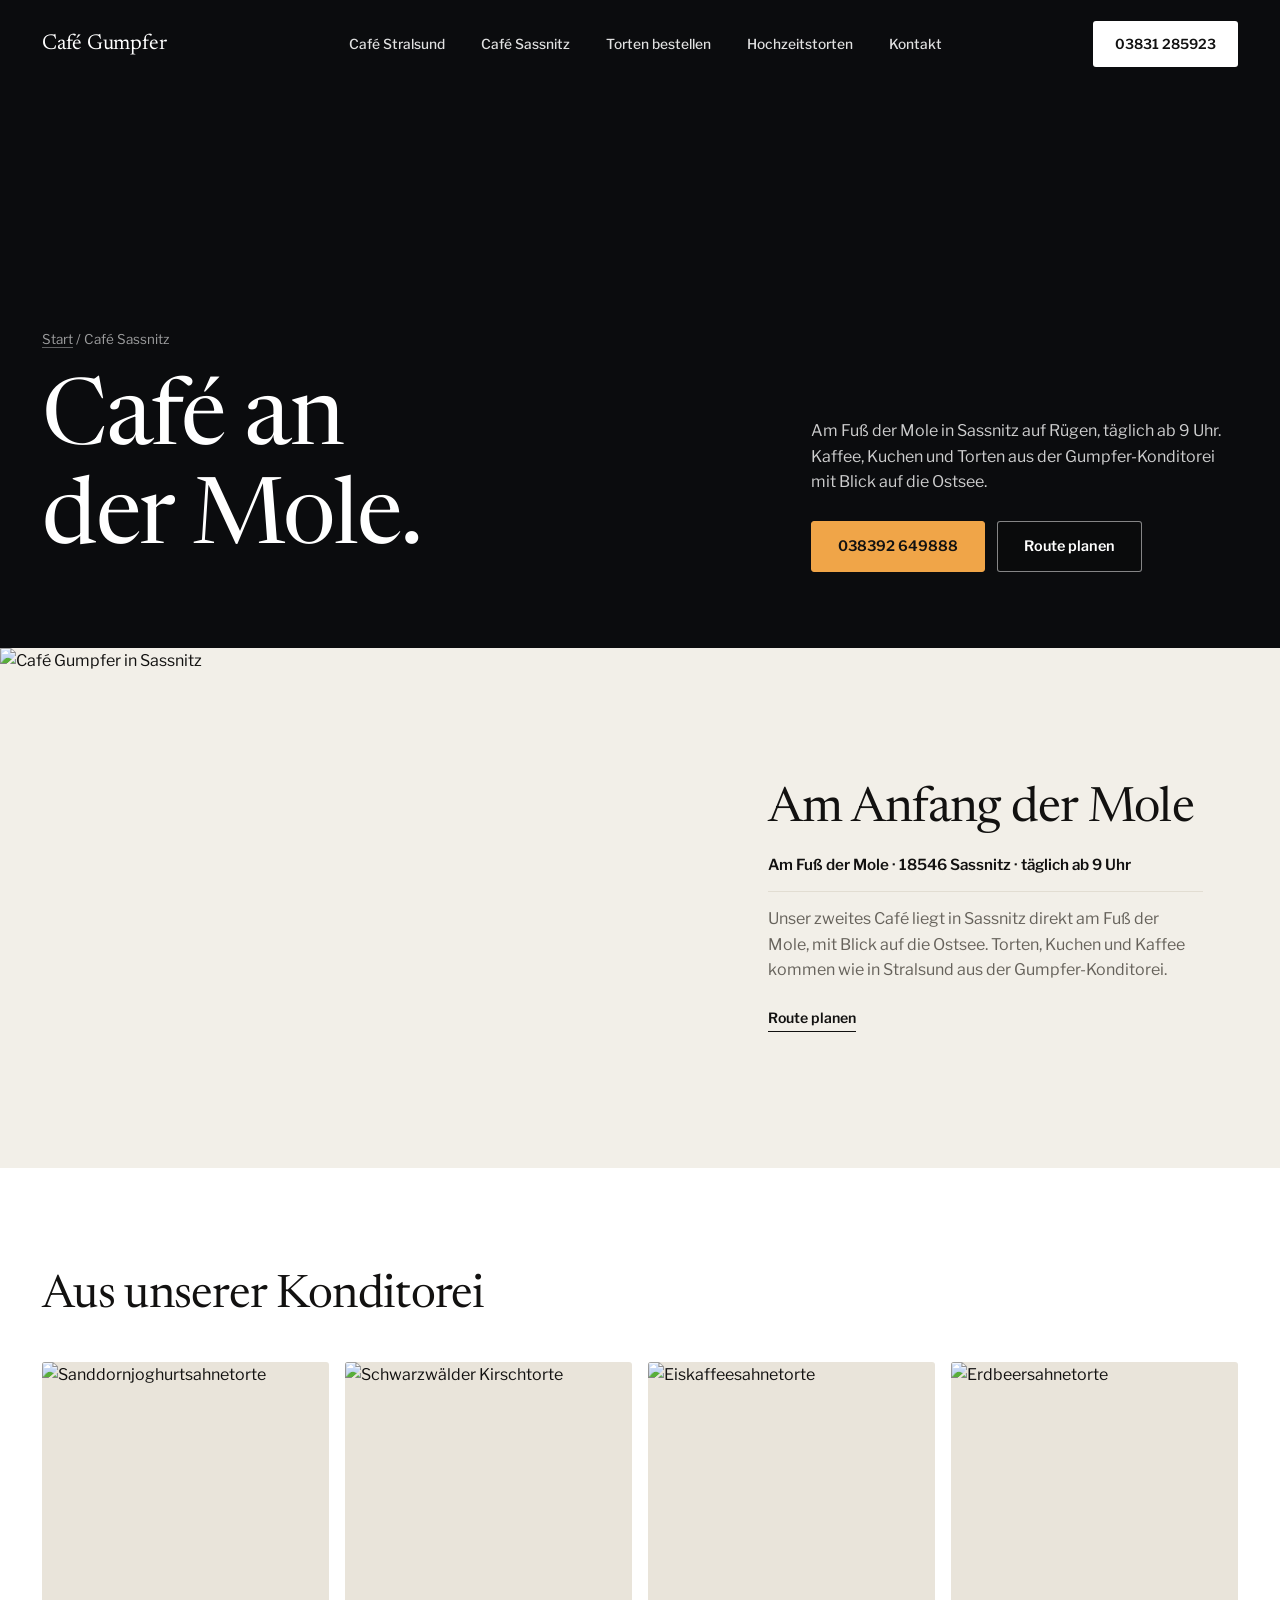
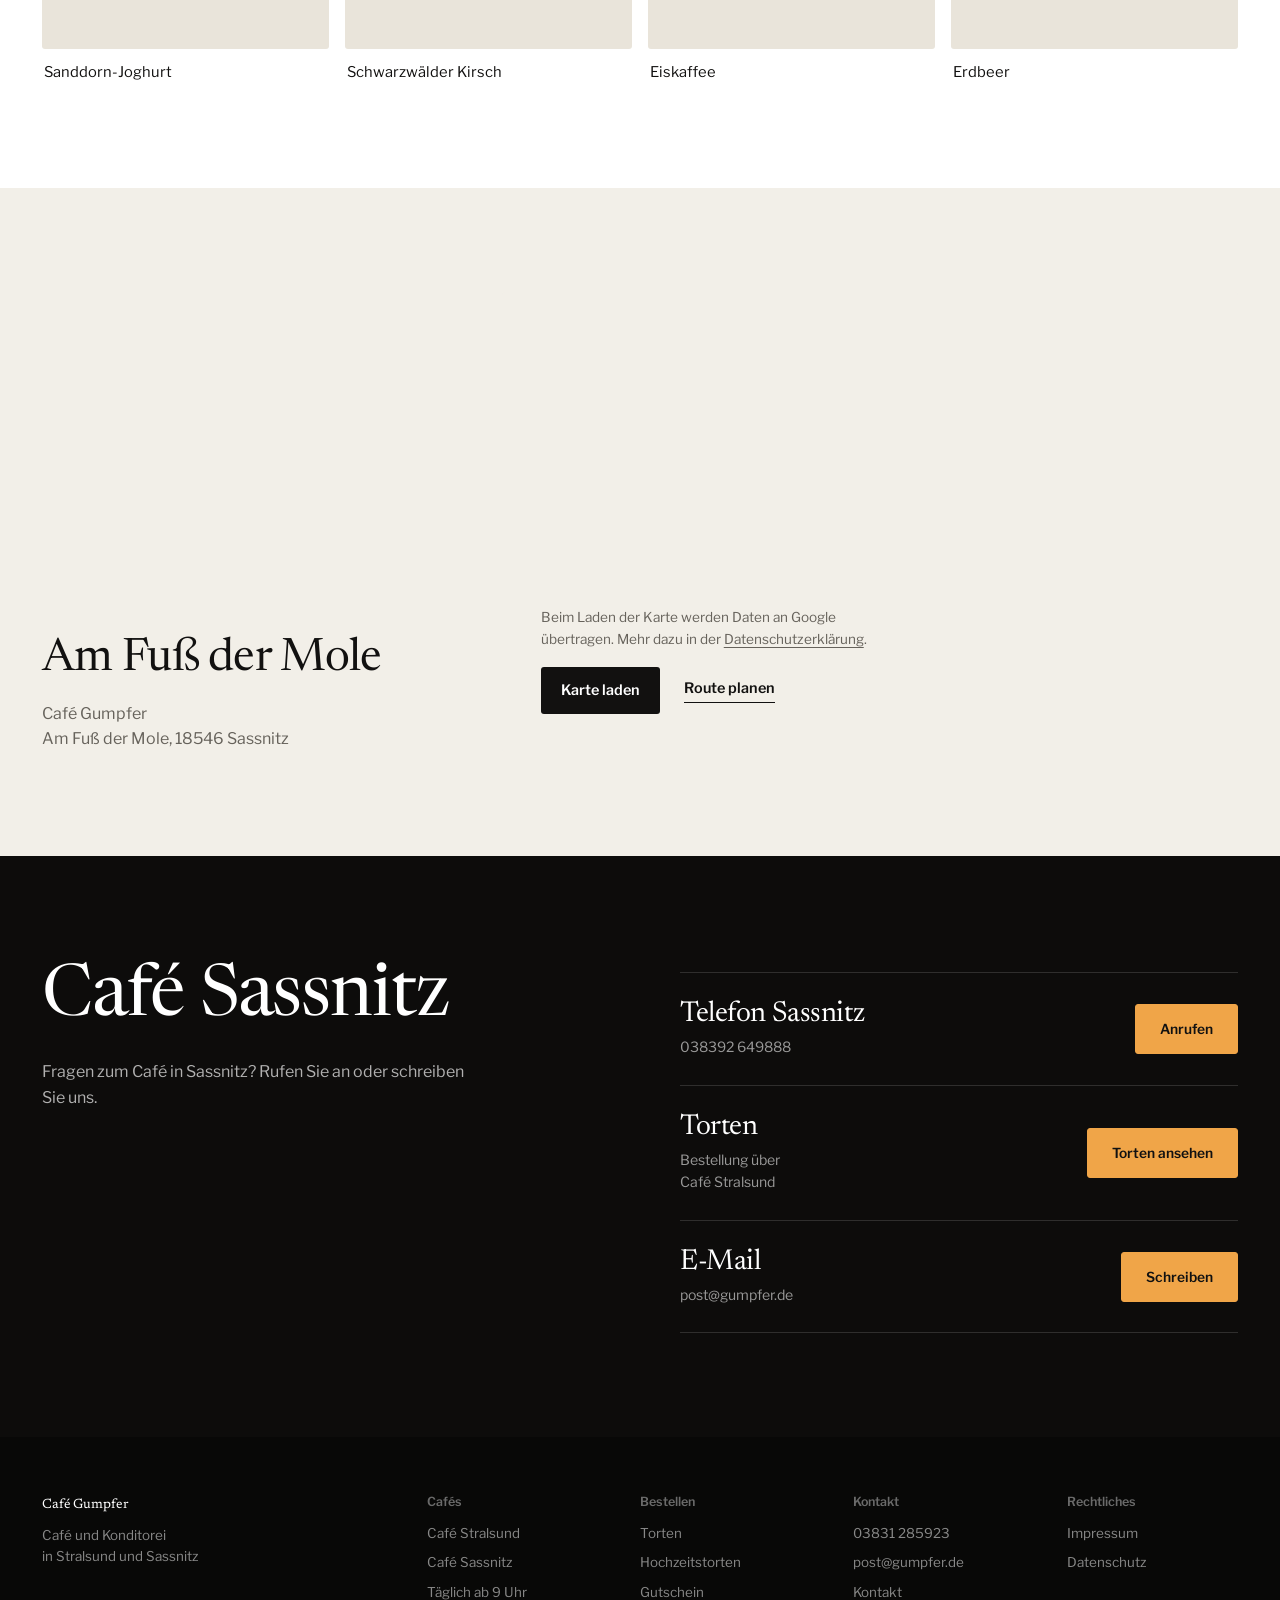
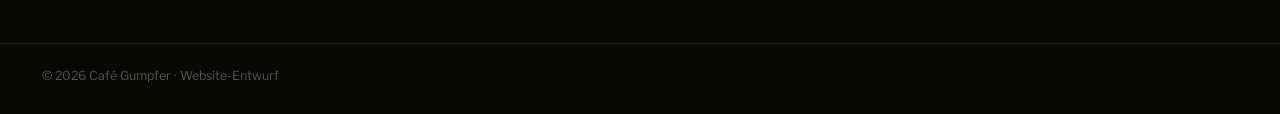
==== cafe-sassnitz.html @ 29923de8 "Gumpfer-Entwurf als Website-Dateien statt ZIP Startseite und fünf Unterseiten im Repo-Root, damit Ne" ====
<!doctype html>
<html lang="de">
<head>
  <meta charset="utf-8">
  <meta name="viewport" content="width=device-width,initial-scale=1">
  <title>Café Sassnitz am Fuß der Mole | Café Gumpfer</title>
  <meta name="description" content="Café Gumpfer in Sassnitz auf Rügen, direkt am Fuß der Mole: Kaffee, Kuchen und Torten aus der Gumpfer-Konditorei, täglich ab 9 Uhr.">
  <meta name="theme-color" content="#121110">
  <meta property="og:type" content="website">
  <meta property="og:locale" content="de_DE">
  <meta property="og:title" content="Café Sassnitz am Fuß der Mole | Café Gumpfer">
  <meta property="og:description" content="Café Gumpfer in Sassnitz auf Rügen, direkt am Fuß der Mole: Kaffee, Kuchen und Torten aus der Gumpfer-Konditorei, täglich ab 9 Uhr.">
  <meta property="og:url" content="https://www.gumpfer.de/">
  <meta property="og:image" content="https://gumpfer.de/wp-content/uploads/2019/04/Sassnitz-1.jpg">
  <link rel="preconnect" href="https://fonts.googleapis.com">
  <link rel="preconnect" href="https://fonts.gstatic.com" crossorigin>
  <link href="https://fonts.googleapis.com/css2?family=Inter:wght@500&family=Libre+Franklin:wght@400;500;600;700&family=Newsreader:ital,opsz,wght@0,6..72,400;0,6..72,500;1,6..72,400&display=swap" rel="stylesheet">
  <link rel="stylesheet" href="assets/css/styles.css?v=gumpfer-1">
  </head>
<body>
  <header class="site-header" id="top">
    <div class="nav-shell">
      <a class="brand" href="index.html" aria-label="Café Gumpfer Startseite"><span class="brand-text">Café Gumpfer</span></a>
      <nav class="desktop-nav" aria-label="Hauptnavigation">
        <a href="cafe-stralsund.html">Café Stralsund</a>
        <a href="cafe-sassnitz.html" aria-current="page">Café Sassnitz</a>
        <a href="torten.html">Torten bestellen</a>
        <a href="hochzeitstorten.html">Hochzeitstorten</a>
        <a href="kontakt.html">Kontakt</a>
      </nav>
      <a class="header-cta" href="tel:+493831285923">03831 285923</a>
      <button class="menu-toggle" type="button" aria-expanded="false" aria-label="Menü öffnen"><span></span><span></span></button>
    </div>
  </header>

  <main>
    <section class="subhero">
      <div class="subhero-bg" style="background-image:url('https://gumpfer.de/wp-content/uploads/2019/04/Sassnitz-1.jpg')"></div>
      <div class="subhero-inner">
        <div>
          <p class="crumb"><a href="index.html">Start</a> / Café Sassnitz</p>
          <h1>Café an<br>der Mole.</h1>
        </div>
        <div class="subhero-side">
          <p>Am Fuß der Mole in Sassnitz auf Rügen, täglich ab 9 Uhr. Kaffee, Kuchen und Torten aus der Gumpfer-Konditorei mit Blick auf die Ostsee.</p>
          <div class="hero-actions">
            <a class="btn btn-primary" href="tel:+4938392649888">038392 649888</a>
            <a class="btn btn-ghost" href="https://www.google.com/maps/dir/?api=1&destination=Caf%C3%A9%20Gumpfer%2C%2018546%20Sassnitz" target="_blank" rel="noopener">Route planen</a>
          </div>
        </div>
      </div>
    </section>

    <section class="lunch" style="margin-top:0">
      <div class="lunch-image"><img src="https://gumpfer.de/wp-content/uploads/2019/04/Sassnitz-1.jpg" alt="Café Gumpfer in Sassnitz" loading="lazy"></div>
      <div class="lunch-copy">
        <h2>Am Anfang der Mole</h2>
        <p class="lunch-time">Am Fuß der Mole · 18546 Sassnitz · täglich ab 9 Uhr</p>
        <p>Unser zweites Café liegt in Sassnitz direkt am Fuß der Mole, mit Blick auf die Ostsee. Torten, Kuchen und Kaffee kommen wie in Stralsund aus der Gumpfer-Konditorei.</p>
        <a class="text-link" href="https://www.google.com/maps/dir/?api=1&destination=Caf%C3%A9%20Gumpfer%2C%2018546%20Sassnitz" target="_blank" rel="noopener">Route planen</a>
      </div>
    </section>

    <section class="section">
      <div class="wrap">
        <div class="split-head"><h2>Aus unserer Konditorei</h2></div>
        <div class="cake-grid" style="margin-top:40px">
          <figure><div class="ph"><img src="https://www.gumpfer.de/wp-content/uploads/2019/05/Sanddornjoghurtsahnetorte.jpg" alt="Sanddornjoghurtsahnetorte" loading="lazy"></div><figcaption>Sanddorn-Joghurt</figcaption></figure>
          <figure><div class="ph"><img src="https://www.gumpfer.de/wp-content/uploads/2019/05/Schwarzw%C3%A4lder-Kirschtorte.jpg" alt="Schwarzwälder Kirschtorte" loading="lazy"></div><figcaption>Schwarzwälder Kirsch</figcaption></figure>
          <figure><div class="ph"><img src="https://www.gumpfer.de/wp-content/uploads/2019/05/Eiskaffeesahnetorte.jpg" alt="Eiskaffeesahnetorte" loading="lazy"></div><figcaption>Eiskaffee</figcaption></figure>
          <figure><div class="ph"><img src="https://www.gumpfer.de/wp-content/uploads/2019/05/Erdbeeresahnetorte.jpg" alt="Erdbeersahnetorte" loading="lazy"></div><figcaption>Erdbeer</figcaption></figure>
        </div>
      </div>
    </section>
    <section class="section soft">
      <div class="wrap">
      <div class="gmap-wrap">
        <div>
          <h2>Am Fuß der Mole</h2>
          <address class="gmap-address">Café Gumpfer<br>Am Fuß der Mole, 18546 Sassnitz</address>
        </div>
        <div class="gmap gmap--mono" data-gmap="Café Gumpfer, Am Fuß der Mole, 18546 Sassnitz" data-zoom="16">
          <div class="gmap__consent">
            <p class="gmap__note">Beim Laden der Karte werden Daten an Google übertragen. Mehr dazu in der <a href="https://www.gumpfer.de/datenschutzbelehrung/" target="_blank" rel="noopener">Datenschutzerklärung</a>.</p>
            <div class="gmap__actions">
              <button type="button" class="gmap__load">Karte laden</button>
              <a class="gmap__route" href="https://www.google.com/maps/dir/?api=1&destination=Caf%C3%A9%20Gumpfer%2C%2018546%20Sassnitz" target="_blank" rel="noopener">Route planen</a>
            </div>
          </div>
        </div>
      </div>
      </div>
    </section>

    <section class="contact" id="kontakt">
      <div class="contact-inner">
        <div class="contact-copy">
          <h2>Café Sassnitz</h2>
          <p>Fragen zum Café in Sassnitz? Rufen Sie an oder schreiben Sie uns.</p>
        </div>
        <div class="reservation-list">
          <div class="reservation-row">
            <div><h3>Telefon Sassnitz</h3><p>038392 649888</p></div>
            <a class="btn btn-primary" href="tel:+4938392649888">Anrufen</a>
          </div>
          <div class="reservation-row">
            <div><h3>Torten</h3><p>Bestellung über<br>Café Stralsund</p></div>
            <a class="btn btn-primary" href="torten.html">Torten ansehen</a>
          </div>
          <div class="reservation-row">
            <div><h3>E-Mail</h3><p>post@gumpfer.de</p></div>
            <a class="btn btn-primary" href="mailto:post@gumpfer.de">Schreiben</a>
          </div>
        </div>
      </div>
    </section>
  </main>

  <footer class="site-footer">
    <div class="footer-grid">
      <div class="footer-brand"><span class="brand-text">Café Gumpfer</span><p>Café und Konditorei<br>in Stralsund und Sassnitz</p></div>
      <div><h3>Cafés</h3><a href="cafe-stralsund.html">Café Stralsund</a><a href="cafe-sassnitz.html">Café Sassnitz</a><span>Täglich ab 9 Uhr</span></div>
      <div><h3>Bestellen</h3><a href="torten.html">Torten</a><a href="hochzeitstorten.html">Hochzeitstorten</a><a href="kontakt.html#gutschein">Gutschein</a></div>
      <div><h3>Kontakt</h3><a href="tel:+493831285923">03831 285923</a><a href="mailto:post@gumpfer.de">post@gumpfer.de</a><a href="kontakt.html">Kontakt</a></div>
      <div><h3>Rechtliches</h3><a href="https://www.gumpfer.de/impressum/" target="_blank" rel="noopener">Impressum</a><a href="https://www.gumpfer.de/datenschutzbelehrung/" target="_blank" rel="noopener">Datenschutz</a></div>
    </div>
    <div class="footer-bottom">© 2026 Café Gumpfer · Website-Entwurf</div>
  </footer>
  <script src="assets/js/main.js"></script>
</body>
</html>
---- assets/css/styles.css ----
:root{
  --gold:#f0a548;
  --gold-2:#94500f;
  --ink:#121110;
  --ink-2:#1b1a18;
  --paper:#fff;
  --soft:#f2efe8;
  --line:#e2ddd2;
  --line-dark:rgba(255,255,255,.14);
  --muted:#66625b;
  --radius:3px;
  --max:1440px;
  --serif:'Newsreader',Georgia,'Times New Roman',serif;
  --sans:'Libre Franklin',system-ui,-apple-system,sans-serif;
}
*,*::before,*::after{box-sizing:border-box;margin:0;padding:0}
html{scroll-behavior:smooth}
body{font-family:var(--sans);color:var(--ink);background:#fff;line-height:1.6;overflow-x:hidden}
img,video{display:block;max-width:100%}
a{color:inherit;text-decoration:none}
h1,h2,h3{font-family:var(--serif);font-weight:400;line-height:1.08;letter-spacing:-.015em}
.section{padding:104px 0}

/* Buttons & links */
.btn{display:inline-flex;align-items:center;justify-content:center;padding:13px 24px;border-radius:var(--radius);font-size:.86rem;font-weight:600;border:1px solid transparent;transition:background .2s ease,color .2s ease;white-space:nowrap}
.btn-primary{background:var(--gold);color:#111;border-color:var(--gold)}
.btn-primary:hover{background:#e6dbc4}
.btn-dark{background:#111;color:#fff}.btn-dark:hover{background:#2b2a27}
.text-link{font-size:.88rem;font-weight:600;border-bottom:1px solid currentColor;padding-bottom:2px;transition:opacity .2s}
.text-link:hover{opacity:.65}
.text-link--light{color:#fff;border-color:rgba(255,255,255,.5)}

/* Header */
.site-header{position:fixed;inset:0 0 auto 0;z-index:1000;background:transparent;border-bottom:1px solid transparent;transition:background .25s,border-color .25s}
.site-header.scrolled{background:#0f0e0d;border-color:rgba(255,255,255,.08)}
.nav-shell{max-width:var(--max);height:88px;margin:0 auto;padding:0 42px;display:grid;grid-template-columns:230px 1fr 220px;align-items:center}
.brand{display:flex;align-items:center;width:max-content}
.brand img{width:150px;height:auto;max-height:64px;object-fit:contain;object-position:left center;filter:grayscale(1) brightness(2.15) contrast(.82);opacity:.96}
.brand-fallback{display:none;font-family:var(--serif);font-size:1.3rem;color:#fff}
.desktop-nav{display:flex;justify-content:center;gap:36px}
.desktop-nav a{color:rgba(255,255,255,.88);font-size:.86rem;font-weight:500}
.desktop-nav a:hover{color:#fff}
.header-cta{justify-self:end;background:#fff;color:#111;border-radius:var(--radius);padding:12px 22px;font-weight:600;font-size:.86rem}
.header-cta:hover{background:var(--gold)}
.menu-toggle{display:none;justify-self:end;background:none;border:0;gap:5px;flex-direction:column;padding:5px}.menu-toggle span{width:24px;height:2px;background:#fff}

/* Hero – Stand der Vorlage */
.hero{position:relative;min-height:100vh;display:flex;align-items:center;justify-content:center;padding-top:88px;overflow:hidden;background:#0b0c0e}
.hero-bg{position:absolute;inset:0;background:url('https://www.gumpfer.de/wp-content/uploads/2019/04/stralsund.jpg') center 58%/cover no-repeat;filter:saturate(.88) contrast(1.02) brightness(.82);transform:scale(1.015)}
.hero-fade{position:absolute;inset:0;background:linear-gradient(180deg,rgba(0,0,0,.62),rgba(0,0,0,.34) 45%,rgba(0,0,0,.74)),linear-gradient(90deg,rgba(0,0,0,.38),transparent 35%,transparent 65%,rgba(0,0,0,.42))}
.hero-inner{position:relative;z-index:2;color:#fff;text-align:center;width:100%;padding:34px 24px 60px;display:flex;flex-direction:column;align-items:center}
.hero-stage{position:relative;width:100%;display:flex;align-items:center;justify-content:center;margin-bottom:26px}
.hero-video-card{width:clamp(260px,31vw,390px);aspect-ratio:3/4;border-radius:20px;overflow:hidden;background:#181818;box-shadow:0 30px 75px rgba(0,0,0,.48);margin:0}
.hero-video{width:100%;height:100%;object-fit:cover;object-position:center center;display:block;transition:opacity .35s ease}
.hero-video.is-switching{opacity:0}
.hero-title-layer{position:absolute;inset:0;display:grid;place-items:center;pointer-events:none}
.hero-title-layer h1{display:flex;flex-direction:column;align-items:center;white-space:nowrap;font-family:'Inter',system-ui,-apple-system,sans-serif;font-size:clamp(2.7rem,5.9vw,5.4rem);font-weight:500;line-height:1.15;letter-spacing:-.04em;text-shadow:0 2px 18px rgba(0,0,0,.28)}
.hero-title-line{display:block;white-space:nowrap}
.hero-sub{max-width:620px;color:rgba(255,255,255,.75);font-size:.98rem;margin-bottom:22px;line-height:1.6}
.hero-actions{display:flex;gap:12px;flex-wrap:wrap;justify-content:center}
.hero-actions .btn{padding:13px 26px;border-radius:7px;font-size:.9rem;font-weight:700}
.btn-ghost{border-color:rgba(255,255,255,.5);color:#fff;background:rgba(0,0,0,.08)}
.btn-ghost:hover{background:rgba(255,255,255,.08);border-color:#fff}

/* Philosophie: Statement + Notizen, asymmetrisch */
.philosophy{background:#fff}
.philosophy-layout{max-width:var(--max);margin:0 auto;padding:0 42px;display:grid;grid-template-columns:1.25fr .75fr;gap:9vw;align-items:start}
.philosophy-statement{font-size:clamp(2rem,3.6vw,3.3rem);line-height:1.12}
.philosophy-notes{padding-top:10px}
.philosophy-notes p{font-size:.95rem;color:var(--muted);padding:18px 0;border-top:1px solid var(--line)}
.philosophy-notes p:last-child{border-bottom:1px solid var(--line)}
.philosophy-notes strong{color:var(--ink);font-weight:600}

/* Speisekarte: Bild + Kartenliste + Bildleiste */
.services-dark{background:#121110;color:#fff}
.menu-layout{max-width:var(--max);margin:0 auto;padding:0 42px;display:grid;grid-template-columns:.85fr 1.15fr;gap:72px;align-items:stretch}
.menu-image{margin:0;min-height:560px;border-radius:var(--radius);overflow:hidden}
.menu-image img{width:100%;height:100%;object-fit:cover}
.menu-content h2{font-size:clamp(2.2rem,4vw,3.4rem)}
.menu-intro{color:rgba(255,255,255,.6);margin:12px 0 34px;font-size:.95rem}
.menu-list>div{display:grid;grid-template-columns:minmax(180px,.8fr) 1.2fr;gap:28px;padding:18px 0;border-top:1px solid var(--line-dark)}
.menu-list>div:last-child{border-bottom:1px solid var(--line-dark)}
.menu-list dt{font-family:var(--serif);font-size:1.3rem;line-height:1.25}
.menu-list dd{color:rgba(255,255,255,.62);font-size:.9rem}
.menu-links{display:flex;flex-wrap:wrap;gap:14px 30px;margin-top:30px}
.menu-strip{max-width:var(--max);margin:72px auto 0;padding:0 42px;display:grid;grid-template-columns:1.5fr 1fr .8fr 1fr;gap:14px;align-items:end}
.menu-strip figure{margin:0}
.menu-strip img{width:100%;height:240px;object-fit:cover;border-radius:var(--radius)}
.menu-strip .strip-tall img{height:320px}
.menu-strip figcaption{font-size:.78rem;color:rgba(255,255,255,.55);margin-top:9px}

/* Foto-Band Happy Hour: links unten ausgerichtet */
.photo-cta{position:relative;overflow:hidden;min-height:560px;display:flex;align-items:flex-end}
.photo-cta-bg,.photo-cta-shade{position:absolute;inset:0}
.photo-cta-bg{background-size:cover;background-position:center}
.photo-cta-shade{background:linear-gradient(90deg,rgba(0,0,0,.78),rgba(0,0,0,.35) 70%)}
.photo-cta-inner{position:relative;z-index:2;width:100%;max-width:var(--max);margin:0 auto;padding:0 42px 72px;color:#fff}
.photo-cta-label{font-size:.82rem;font-weight:600;color:var(--gold);margin-bottom:16px}
.photo-cta-inner h2{font-size:clamp(2.3rem,4.6vw,4.2rem);max-width:820px;margin-bottom:16px}
.photo-cta-inner p:not(.photo-cta-label){color:rgba(255,255,255,.74);max-width:520px}
.cta-award .photo-cta-bg{background-image:url('https://www.gumpfer.de/wp-content/uploads/2019/05/Sanddorn-Erdbeeresahnetorte.jpg');background-position:center 55%}

/* Erleben */
.about{background:#fff}
.about-head{max-width:var(--max);margin:0 auto 48px;padding:0 42px;display:grid;grid-template-columns:1fr 1fr;gap:48px;align-items:end}
.about-head h2{font-size:clamp(2.3rem,4.4vw,4rem)}
.about-head p{color:var(--muted);max-width:470px;justify-self:end}
.about-gallery{max-width:var(--max);margin:0 auto;padding:0 42px;display:grid;grid-template-columns:1.7fr 1fr;grid-template-rows:300px 220px;gap:14px}
.about-gallery img{width:100%;height:100%;object-fit:cover;border-radius:var(--radius)}
.about-big{grid-row:1/3}
.about-locations{max-width:var(--max);margin:0 auto;padding:54px 42px 0;display:grid;grid-template-columns:1fr 1fr;gap:64px}
.about-location{border-top:1px solid var(--ink);padding-top:22px}
.about-location h3{font-size:clamp(1.7rem,2.6vw,2.2rem);margin-bottom:12px}
.about-location h3 span{display:block;font-family:var(--sans);font-size:.88rem;color:var(--muted);letter-spacing:0;margin-top:6px}
.about-location>p{color:var(--muted);font-size:.95rem;max-width:520px}
.about-location-links{display:flex;gap:24px;flex-wrap:wrap;margin-top:20px}

/* Lunch: geteilte Fläche */
.lunch{display:grid;grid-template-columns:1.1fr .9fr;background:var(--soft);margin-top:104px}
.lunch-image{min-height:520px}
.lunch-image img{width:100%;height:100%;object-fit:cover}
.lunch-copy{padding:72px 6vw 72px 64px;display:flex;flex-direction:column;justify-content:center;align-items:flex-start}
.lunch-copy h2{font-size:clamp(2.2rem,3.8vw,3.4rem);margin-bottom:16px}
.lunch-time{font-weight:600;font-size:.95rem;padding-bottom:14px;margin-bottom:14px;border-bottom:1px solid var(--line);width:100%}
.lunch-copy p:not(.lunch-time){color:var(--muted);margin-bottom:24px;max-width:420px}

/* Einblicke */
.projects{background:#fff}
.projects-head{max-width:var(--max);margin:0 auto 32px;padding:0 42px;display:flex;align-items:end;justify-content:space-between;gap:24px}
.projects-head h2{font-size:clamp(2rem,3.4vw,3rem)}
.project-bento{max-width:var(--max);margin:0 auto;padding:0 42px;display:grid;grid-template-columns:5fr 3fr 3fr;grid-template-rows:260px 230px;gap:14px}
.project-bento figure{margin:0;display:flex;flex-direction:column;min-height:0}
.project-bento img{width:100%;flex:1;min-height:0;object-fit:cover;border-radius:var(--radius)}
.project-bento figcaption{font-size:.78rem;color:var(--muted);margin-top:8px}
.project-main{grid-row:1/3}
.project-b{grid-column:2/4}
.project-c{grid-column:2}
.project-d{grid-column:3}

/* Bewertungen */
.reviews{background:#121110;color:#fff}
.reviews-inner{max-width:var(--max);margin:0 auto;padding:0 42px}
.reviews-head{display:flex;justify-content:space-between;align-items:end;gap:24px;margin-bottom:40px}
.reviews-head h2{font-size:clamp(2.2rem,4vw,3.4rem)}
.review-controls{display:flex;gap:22px}
.review-controls button{background:none;border:0;border-bottom:1px solid rgba(255,255,255,.5);color:#fff;font:600 .86rem var(--sans);padding:0 0 2px;cursor:pointer}
.review-controls button:hover{opacity:.65}
.review-track{display:flex;overflow-x:auto;scroll-snap-type:x mandatory;scrollbar-width:none;outline:none;border-top:1px solid var(--line-dark)}
.review-track::-webkit-scrollbar{display:none}
.review-item{flex:0 0 42%;scroll-snap-align:start;padding:30px 48px 6px 0;margin-right:48px;border-right:1px solid var(--line-dark)}
.review-item:nth-child(even){flex-basis:36%}
.review-item p{font-family:var(--serif);font-size:clamp(1.3rem,2vw,1.75rem);line-height:1.3;color:rgba(255,255,255,.92)}
.review-item cite{display:block;margin-top:18px;font-style:normal;font-size:.82rem;font-weight:600;color:rgba(255,255,255,.55)}
.reviews-more{display:inline-block;margin-top:40px}

/* Besuch */
.visit{background:#fff}
.visit-grid{max-width:var(--max);margin:0 auto;padding:0 42px;display:grid;grid-template-columns:.8fr 1.2fr;gap:7vw;align-items:center}
.visit-image{border-radius:var(--radius);overflow:hidden;height:640px}
.visit-image img{width:100%;height:100%;object-fit:cover}
.visit-card h2{font-size:clamp(2.2rem,4vw,3.4rem)}
.visit-address{color:var(--muted);margin:14px 0 34px}
.hours div{display:grid;grid-template-columns:1.3fr 1fr 1fr;align-items:baseline;gap:16px;padding:13px 0;border-bottom:1px solid var(--line);font-size:.92rem}
.hours span{color:var(--muted)}
.hours strong{text-align:right;font-weight:600}
.hours .hours-head{border-bottom:1px solid var(--ink);padding-top:0}
.hours .hours-head span,.hours .hours-head strong{font-size:.8rem;font-weight:600;color:var(--ink)}
.hours small{display:block;font-weight:400;font-size:.76rem;color:var(--muted)}
.hours-note{margin-top:18px;font-size:.86rem;color:var(--muted);max-width:560px}
.visit-actions{display:flex;gap:10px;flex-wrap:wrap;margin-top:30px}

/* FAQ */
.faq{background:var(--soft)}
.faq-layout{max-width:var(--max);margin:0 auto;padding:0 42px;display:grid;grid-template-columns:.8fr 1.2fr;gap:64px;align-items:start}
.faq-layout h2{font-size:clamp(2rem,3.4vw,3rem);position:sticky;top:120px}
details{border-bottom:1px solid #d6d0c3}
details:first-child{border-top:1px solid #d6d0c3}
summary{list-style:none;cursor:pointer;display:flex;justify-content:space-between;gap:20px;padding:22px 0;font-weight:600}
summary::-webkit-details-marker{display:none}
summary span{font-size:1.2rem;color:var(--gold-2);transition:transform .2s}
details[open] summary span{transform:rotate(45deg)}
details p{color:var(--muted);padding:0 0 22px;max-width:640px}
details p a{border-bottom:1px solid currentColor}

/* Abschluss */
.contact{background:#0d0c0b;color:#fff;padding:104px 0}
.contact-inner{max-width:var(--max);margin:0 auto;padding:0 42px;display:grid;grid-template-columns:1fr 1fr;gap:80px;align-items:start}
.contact-copy h2{font-size:clamp(2.8rem,5.6vw,5rem);margin-bottom:22px}
.contact-copy p{color:rgba(255,255,255,.68);max-width:440px}
.reservation-list{padding-top:12px}
.reservation-row{display:flex;justify-content:space-between;align-items:center;gap:24px;padding:26px 0;border-top:1px solid var(--line-dark)}
.reservation-row:last-child{border-bottom:1px solid var(--line-dark)}
.reservation-row h3{font-size:1.8rem;margin-bottom:6px}
.reservation-row p{color:rgba(255,255,255,.58);font-size:.88rem}
.reservation-row p a:hover{color:var(--gold)}

/* Footer */
.site-footer{background:#080807;color:rgba(255,255,255,.52);padding:58px 0 28px}
.footer-grid{max-width:var(--max);margin:0 auto 40px;padding:0 42px;display:grid;grid-template-columns:2fr 1fr 1fr 1fr 1fr;gap:42px}
.footer-grid>div{display:flex;flex-direction:column;gap:8px}
.footer-brand img{width:150px;height:auto;margin-bottom:10px;filter:grayscale(1) brightness(2.15) contrast(.82);opacity:.96}
.footer-grid h3{font-family:var(--sans);color:rgba(255,255,255,.4);font-size:.78rem;font-weight:600;margin-bottom:6px;letter-spacing:0}
.footer-grid a,.footer-grid span,.footer-brand p{font-size:.84rem}
.footer-grid a:hover{color:var(--gold)}
.footer-bottom{max-width:var(--max);margin:0 auto;padding:22px 42px 0;border-top:1px solid rgba(255,255,255,.07);font-size:.78rem;color:rgba(255,255,255,.3)}

@media(max-width:1100px){
  .nav-shell{grid-template-columns:180px 1fr 190px;padding:0 28px}
  .desktop-nav{gap:24px}
  .philosophy-layout,.menu-layout,.menu-strip,.about-head,.about-gallery,.about-locations,.projects-head,.project-bento,.reviews-inner,.visit-grid,.faq-layout,.contact-inner,.footer-grid{padding-left:28px;padding-right:28px}
  .philosophy-layout{grid-template-columns:1fr;gap:36px}
  .menu-layout{grid-template-columns:1fr 1fr;gap:44px}
  .menu-list>div{grid-template-columns:1fr;gap:4px}
  .menu-strip{grid-template-columns:1fr 1fr}
  .review-item,.review-item:nth-child(even){flex-basis:62%}
  .visit-grid{grid-template-columns:1fr 1fr;gap:44px}
  .contact-inner{grid-template-columns:1fr;gap:40px}
  .footer-grid{grid-template-columns:1fr 1fr}
}
@media(max-width:768px){
  .section{padding:72px 0}
  .nav-shell{height:66px;padding:0 16px;grid-template-columns:auto 1fr auto}
  .brand img{width:112px;max-height:46px}
  .desktop-nav{display:none;position:fixed;top:66px;left:0;right:0;background:#0f0e0d;flex-direction:column;gap:0;padding:8px 0;border-bottom:1px solid rgba(255,255,255,.08)}
  .desktop-nav a{padding:13px 20px}
  .header-cta{display:none}
  .menu-toggle{display:flex}
  .hero{padding-top:66px}
  .hero-inner{padding:34px 12px 60px}
  .hero-video-card{width:min(70vw,290px)}
  .hero-title-layer h1{font-size:clamp(2.1rem,9.4vw,3.4rem)}
  .hero-sub{font-size:.9rem;max-width:92vw}
  .hero-actions{width:100%;padding:0 18px}
  .hero-actions .btn{flex:1 1 150px}
  .hero-bg{background-position:58% 52%}
  .philosophy-layout,.menu-layout,.menu-strip,.about-head,.about-gallery,.about-locations,.projects-head,.project-bento,.reviews-inner,.visit-grid,.faq-layout,.contact-inner,.footer-grid,.photo-cta-inner{padding-left:16px;padding-right:16px}
  .menu-layout{grid-template-columns:1fr;gap:36px}
  .menu-image{min-height:340px}
  .menu-strip{margin-top:48px;gap:10px}
  .menu-strip img,.menu-strip .strip-tall img{height:180px}
  .photo-cta{min-height:480px}
  .photo-cta-inner{padding-bottom:48px}
  .about-head{grid-template-columns:1fr;gap:16px}
  .about-head p{justify-self:start}
  .about-gallery{grid-template-columns:1fr;grid-template-rows:300px 220px 220px}
  .about-big{grid-row:auto}
  .about-locations{grid-template-columns:1fr;gap:36px;padding-top:40px}
  .lunch{grid-template-columns:1fr;margin-top:72px}
  .lunch-image{min-height:300px}
  .lunch-copy{padding:44px 16px 56px}
  .projects-head{align-items:flex-start;flex-direction:column}
  .project-bento{grid-template-columns:1fr 1fr;grid-template-rows:300px 220px 200px}
  .project-main{grid-row:auto;grid-column:1/3}
  .project-b{grid-column:1/3}
  .project-c{grid-column:1}
  .project-d{grid-column:2}
  .reviews-head{flex-direction:column;align-items:flex-start}
  .review-item,.review-item:nth-child(even){flex-basis:86%;padding-right:24px;margin-right:24px}
  .visit-grid{grid-template-columns:1fr;gap:36px}
  .visit-image{height:360px}
  .hours div{grid-template-columns:1.1fr 1fr 1fr;gap:10px;font-size:.86rem}
  .visit-actions .btn{flex:1 1 160px}
  .faq-layout{grid-template-columns:1fr;gap:28px}
  .faq-layout h2{position:static}
  .contact{padding:72px 0}
  .reservation-row{flex-direction:column;align-items:flex-start;gap:16px}
  .footer-grid{grid-template-columns:1fr;gap:28px}
  .footer-bottom{padding-left:16px;padding-right:16px}
}




/* Gemeinsame Ergänzungen */
.photo-cta-link{display:inline-block;margin-top:22px}
.hours-note a{border-bottom:1px solid currentColor}
.hours.hours-single div{grid-template-columns:1fr auto}
.hours.hours-single strong a{border-bottom:1px solid currentColor}
.brand-text{font-family:var(--serif);font-size:1.35rem;color:#fff;letter-spacing:-.01em;white-space:nowrap}
.review-item h3{font-family:var(--serif);font-size:clamp(1.3rem,2vw,1.75rem);line-height:1.25;color:rgba(255,255,255,.92);font-weight:400}
.review-item .review-meta{display:block;margin-top:14px;font-size:.88rem;line-height:1.55;color:rgba(255,255,255,.62)}
@media(max-width:768px){.hours.hours-single div{grid-template-columns:1fr auto}.brand-text{font-size:1.1rem}}

/* Projekt */
.hero-video-card{position:relative;border-radius:16px;box-shadow:0 16px 40px rgba(0,0,0,.32)}
.hero-video-card[data-slides] img{position:absolute;inset:0;width:100%;height:100%;object-fit:cover;opacity:0;transition:opacity 900ms ease}
.hero-video-card[data-slides] img.is-active{opacity:1}
.hero-actions .btn{border-radius:var(--radius);font-weight:600}
.review-meta{font-family:ui-monospace,SFMono-Regular,Menlo,monospace;font-size:12px;letter-spacing:0;color:rgba(255,255,255,.55)}
.review-item h3 a{color:inherit}
.about-location h3 span{line-height:1.5}
.ri-media{overflow:hidden;border-radius:var(--radius);margin-bottom:18px}
.ri-media img{display:block;width:100%;aspect-ratio:4/3;object-fit:cover}
.rating-line{margin-top:28px;font-size:.88rem;color:rgba(255,255,255,.6)}
@media (prefers-reduced-motion:reduce){.hero-video-card[data-slides] img{transition:none}}

/* Unterseiten */
.subhero{position:relative;min-height:72vh;display:flex;align-items:flex-end;padding:168px 0 76px;background:#0b0c0e;color:#fff;overflow:hidden}
.subhero-bg{position:absolute;inset:0;background-size:cover;background-position:center;filter:saturate(.9) brightness(.55)}
.subhero-inner{position:relative;z-index:1;width:100%;max-width:var(--max);margin:0 auto;padding:0 42px;display:grid;grid-template-columns:1.25fr .75fr;gap:56px;align-items:end}
.crumb{font-size:.84rem;color:rgba(255,255,255,.6);margin-bottom:22px}
.crumb a{border-bottom:1px solid rgba(255,255,255,.35)}
.subhero h1{font-size:clamp(2.7rem,7.2vw,6.2rem)}
.subhero-side p{color:rgba(255,255,255,.8);font-size:1rem;max-width:44ch}
.subhero-side .hero-actions{justify-content:flex-start;margin-top:26px}
.wrap{max-width:var(--max);margin:0 auto;padding:0 42px}
.split{display:grid;grid-template-columns:.75fr 1.25fr;gap:80px;align-items:start}
.split + .split{margin-top:96px}
.split-head h2{font-size:clamp(2rem,3.6vw,3rem)}
.split-head p{color:var(--muted);margin-top:14px;max-width:38ch}
.split-head img{margin-top:32px;width:100%;aspect-ratio:4/5;object-fit:cover;border-radius:var(--radius)}
.carte>div{display:grid;grid-template-columns:1fr auto;gap:8px 28px;padding:16px 0;border-top:1px solid var(--line)}
.carte>div:last-child{border-bottom:1px solid var(--line)}
.carte dt{font-family:var(--serif);font-size:1.25rem;line-height:1.3}
.carte dd{font-family:ui-monospace,SFMono-Regular,Menlo,monospace;font-size:.9rem;white-space:nowrap}
.carte dd.desc{grid-column:1/-1;font-family:var(--sans);white-space:normal;color:var(--muted);font-size:.9rem;margin-top:-4px}
.note{font-size:.86rem;color:var(--muted);margin-top:18px}
.soft{background:var(--soft)}
.cake-grid{display:grid;grid-template-columns:repeat(4,minmax(0,1fr));gap:16px}
.cake-grid figure{margin:0}
.cake-grid .ph{overflow:hidden;border-radius:var(--radius);background:#e9e4da}
.cake-grid img{width:100%;aspect-ratio:1;object-fit:cover;transition:transform .5s cubic-bezier(.2,.7,.2,1)}
.cake-grid figure:hover img{transform:scale(1.03)}
.cake-grid figcaption{display:flex;flex-wrap:wrap;justify-content:space-between;gap:2px 12px;padding:12px 2px 0;font-size:.92rem;overflow-wrap:anywhere;hyphens:auto}
.cake-grid figcaption span{font-family:ui-monospace,SFMono-Regular,Menlo,monospace;font-size:.82rem;color:var(--muted);white-space:nowrap}
.gallery{columns:4 240px;column-gap:16px}
.gallery img{width:100%;margin:0 0 16px;border-radius:var(--radius);break-inside:avoid}
.price-groups{display:grid;grid-template-columns:repeat(3,1fr);gap:0 56px;margin-top:56px}
.price-groups>div{padding:22px 0;border-top:1px solid var(--line)}
.price-groups h3{font-size:1.5rem;margin-bottom:10px}
.price-groups p{color:var(--muted);font-size:.92rem;line-height:1.75}
.order-line{display:grid;grid-template-columns:repeat(3,1fr);gap:0 48px;margin-top:8px}
.order-line p{padding:20px 0;border-top:1px solid var(--line);font-size:.98rem}
.order-line strong{display:block;font-family:var(--serif);font-weight:400;font-size:1.35rem;margin-bottom:6px}
.addr-block{display:grid;grid-template-columns:repeat(2,1fr);gap:0 64px}
.addr-block>div{padding:26px 0;border-top:1px solid var(--line)}
.addr-block h3{font-size:1.7rem;margin-bottom:10px}
.addr-block p{color:var(--muted)}
.addr-block p a{color:var(--ink);border-bottom:1px solid var(--line)}
.addr-block .visit-actions{margin-top:18px;display:flex;gap:12px;flex-wrap:wrap}
@media(max-width:1024px){.cake-grid{grid-template-columns:repeat(3,minmax(0,1fr))}.price-groups{grid-template-columns:repeat(2,1fr)}}
@media(max-width:768px){.subhero{min-height:auto;padding:132px 0 56px}.subhero-inner,.split,.addr-block,.order-line{grid-template-columns:1fr;gap:28px}.subhero-inner,.wrap{padding:0 22px}.split{gap:36px}.cake-grid{grid-template-columns:repeat(2,minmax(0,1fr));gap:12px}.price-groups{grid-template-columns:1fr}.split-head img{aspect-ratio:3/2}}

/* Feinschliff: Interaktion und Bewegung (Emil Kowalski / tasteskill) */
:root{--ease-out:cubic-bezier(0.23,1,0.32,1);--ease-in-out:cubic-bezier(0.77,0,0.175,1)}
.btn,.header-cta,.review-controls button{transition:background-color 160ms ease,border-color 160ms ease,color 160ms ease,transform 160ms var(--ease-out)}
.btn:active,.header-cta:active,.review-controls button:active{transform:scale(0.97)}
.site-header{transition:background-color 200ms ease,border-color 200ms ease}
.text-link{border-bottom:0;background:linear-gradient(currentColor,currentColor) left bottom/100% 1px no-repeat;transition:background-size 220ms var(--ease-out)}
.desktop-nav a,.footer-grid a,.reservation-row p a{transition:color 160ms ease}
summary span{transition:transform 200ms var(--ease-out)}
.hero-video{transition:opacity 300ms ease}
.menu-strip figure,.stairs-steps figure>img,.ri-media{overflow:hidden}
.stairs-steps figure{position:relative}
.ri-media{border-radius:var(--radius);margin-bottom:18px}
.ri-media img{margin-bottom:0!important}
.menu-strip img,.stairs-steps img,.ri-media img{transition:transform 400ms var(--ease-out)}
.stairs-steps figure{overflow:hidden;border-radius:var(--radius)}
.stairs-steps figcaption{background:var(--paper);position:relative}
:focus-visible{outline:2px solid var(--gold-2);outline-offset:3px}
@media (hover:hover) and (pointer:fine){
  .text-link{background-size:100% 1px}
  .text-link:hover{opacity:1;background-size:0% 1px;background-position:right bottom}
  .review-controls button:hover{opacity:1;color:var(--gold)}
  .menu-strip figure:hover img,.stairs-steps figure:hover img,.review-item:hover .ri-media img{transform:scale(1.025)}
}
@keyframes enter-rise{from{opacity:0;transform:translateY(10px)}to{opacity:1;transform:none}}
[data-enter] .hero-stage,[data-enter] .hero-sub,[data-enter] .hero-actions{animation:enter-rise 520ms var(--ease-out) both}
[data-enter] .hero-sub{animation-delay:80ms}
[data-enter] .hero-actions{animation-delay:140ms}
@media (prefers-reduced-motion:reduce){
  html{scroll-behavior:auto}
  [data-enter] .hero-stage,[data-enter] .hero-sub,[data-enter] .hero-actions{animation:none}
  .btn:active,.header-cta:active,.review-controls button:active{transform:none}
  .menu-strip img,.stairs-steps img,.ri-media img{transition:none}
  .menu-strip figure:hover img,.stairs-steps figure:hover img,.review-item:hover .ri-media img{transform:none}
}

/* Aufwind-Sektionen */
:root{--bg:#fff;--ink-soft:var(--muted);--accent:var(--gold-2);--surface:var(--soft);--ease:cubic-bezier(.22,1,.36,1)}
.sr-only{position:absolute;width:1px;height:1px;padding:0;margin:-1px;overflow:hidden;clip:rect(0,0,0,0);white-space:nowrap;border:0}
/* 1 · Bild-Ticker */
.ticker{overflow:hidden;background:#121110;padding:0 0 104px}
.ticker__track{display:flex;gap:12px;width:max-content;will-change:transform}
.ticker__item{flex:0 0 auto;width:clamp(200px,20vw,300px);aspect-ratio:1;margin:0;overflow:hidden;border-radius:var(--radius);background:#1b1a18}
.ticker__item img{width:100%;height:100%;object-fit:cover}
@media (prefers-reduced-motion:reduce){.ticker{overflow-x:auto;scroll-snap-type:x mandatory}.ticker__item{scroll-snap-align:start}}
/* 2 · Scroll-Text-Reveal */
[data-reveal] .rv-w{white-space:nowrap}
/* 3 · Punktkarte */
.area{display:grid;gap:48px;align-items:center;margin-top:64px}
.area__copy h3{font-size:1.7rem;margin-top:32px}
.area__copy h3:first-child{margin-top:0}
.area__copy h3 span{display:block;font-family:var(--sans);font-size:.88rem;color:var(--muted);margin-top:6px;letter-spacing:0}
.area__copy p{margin-top:10px;color:var(--ink-soft);max-width:44ch}
.dotmap{width:100%;height:auto;max-height:620px}
.dotmap .dm-dots{fill:var(--ink);opacity:.16}
.dotmap .dm-pin circle{fill:var(--accent);stroke:var(--bg);stroke-width:4}
.dotmap .dm-pin text{font:500 22px/1 var(--sans);fill:var(--ink);paint-order:stroke;stroke:var(--bg);stroke-width:5px;stroke-linejoin:round}
.dotmap .dm-pin--main text{font-size:27px}
.dotmap .dm-pin{opacity:0;transition:opacity .4s var(--ease)}
.area.is-in .dm-pin{opacity:1}
@media (min-width:768px){.area{grid-template-columns:5fr 6fr;gap:clamp(48px,6vw,96px)}}
/* 4 · Google Maps Zwei-Klick */
.gmap-wrap{display:grid;gap:40px}
.gmap-wrap + .gmap-wrap{margin-top:80px}
.gmap-wrap h2{font-size:clamp(2rem,3.6vw,3rem)}
.gmap{position:relative;aspect-ratio:4/5;border-radius:var(--radius);overflow:hidden;background:var(--surface)}
.gmap iframe{position:absolute;inset:0;width:100%;height:100%;border:0}
.gmap--mono iframe{filter:grayscale(1) contrast(1.05)}
.gmap__consent{position:absolute;inset:0;display:flex;flex-direction:column;justify-content:flex-end;gap:16px;padding:clamp(20px,3vw,40px)}
.gmap__note{font-size:.85rem;color:var(--ink-soft);max-width:40ch}
.gmap__note a{color:inherit;text-decoration:underline;text-underline-offset:3px}
.gmap__actions{display:flex;flex-wrap:wrap;gap:12px 24px;align-items:center}
.gmap__load{font:inherit;font-size:.9rem;font-weight:600;background:var(--ink);color:var(--bg);border:0;border-radius:var(--radius);padding:12px 20px;cursor:pointer;transition:opacity .18s var(--ease),transform .12s var(--ease)}
.gmap__load:hover{opacity:.85}.gmap__load:active{transform:scale(.97)}
.gmap__route{font-size:.9rem;font-weight:600;border-bottom:1px solid currentColor;padding-bottom:2px}
.gmap-address{font-style:normal;margin-top:16px;color:var(--ink-soft)}
@media (min-width:768px){.gmap-wrap{grid-template-columns:4fr 7fr;align-items:end}.gmap{aspect-ratio:16/10}}
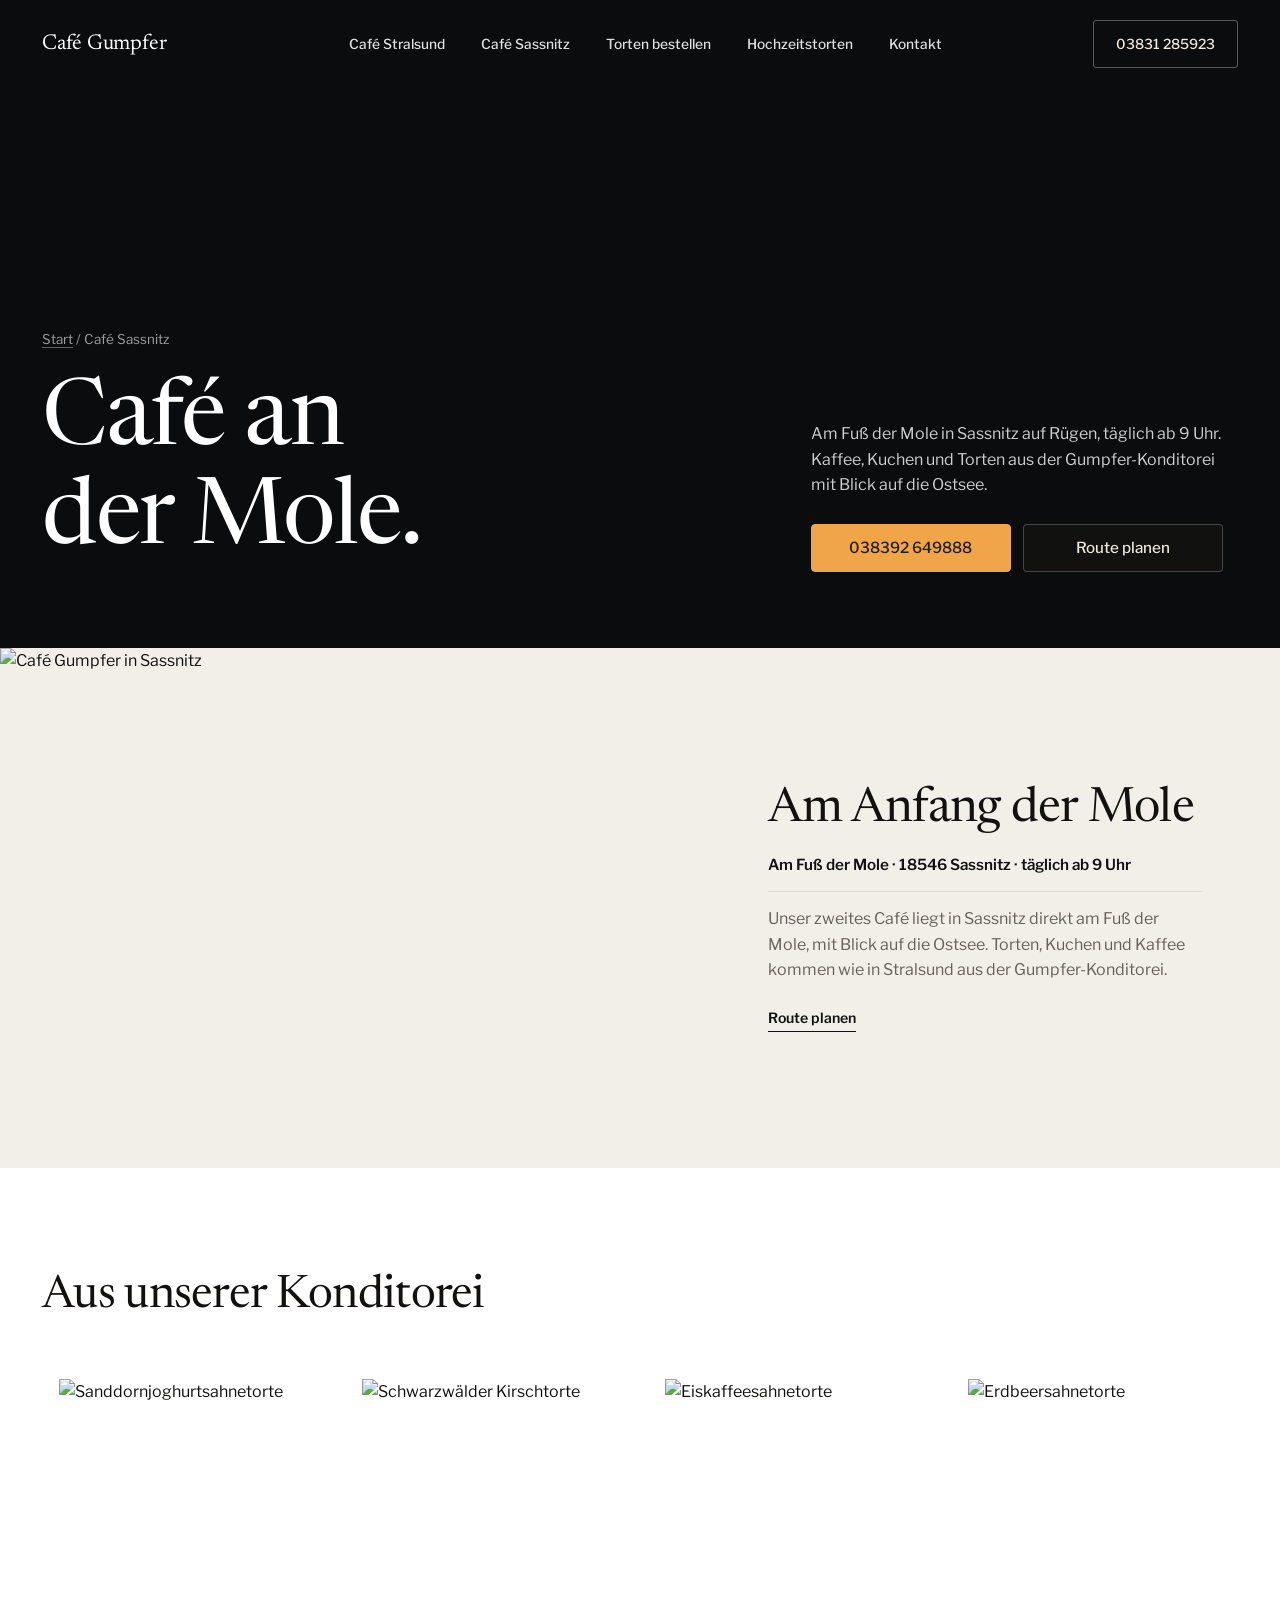
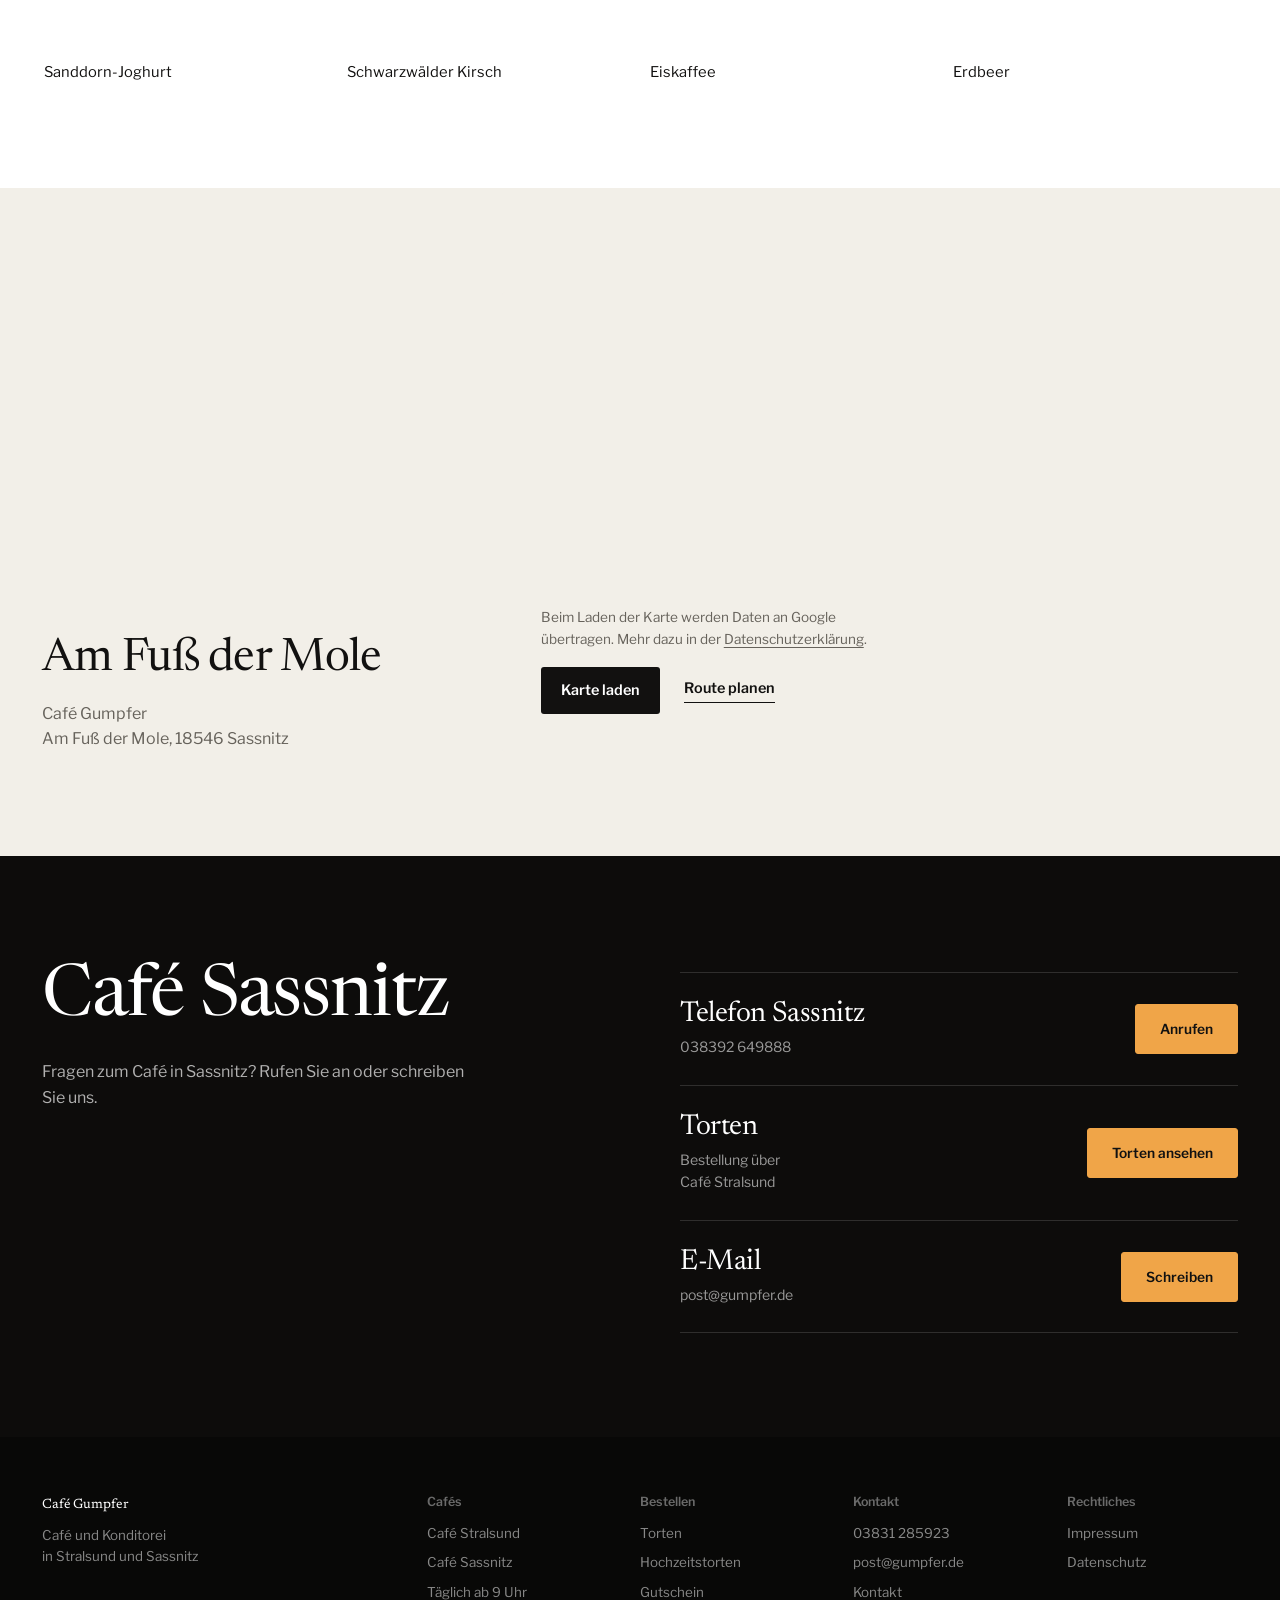
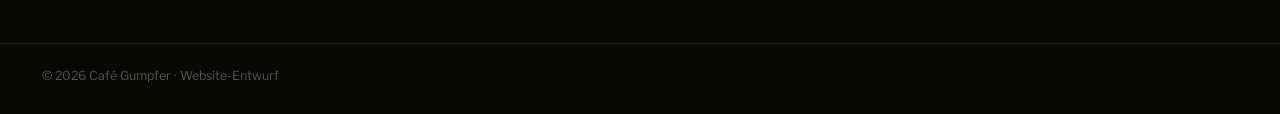
==== commit 7f507cab: "Tortenbilder nicht mehr abschneiden Freigestellte Produktfotos aus dem Gumpfer-Shop werden ganz geze" ====
--- a/cafe-sassnitz.html
+++ b/cafe-sassnitz.html
@@ -65,10 +65,10 @@
       <div class="wrap">
         <div class="split-head"><h2>Aus unserer Konditorei</h2></div>
         <div class="cake-grid" style="margin-top:40px">
-          <figure><div class="ph"><img src="https://www.gumpfer.de/wp-content/uploads/2019/05/Sanddornjoghurtsahnetorte.jpg" alt="Sanddornjoghurtsahnetorte" loading="lazy"></div><figcaption>Sanddorn-Joghurt</figcaption></figure>
-          <figure><div class="ph"><img src="https://www.gumpfer.de/wp-content/uploads/2019/05/Schwarzw%C3%A4lder-Kirschtorte.jpg" alt="Schwarzwälder Kirschtorte" loading="lazy"></div><figcaption>Schwarzwälder Kirsch</figcaption></figure>
-          <figure><div class="ph"><img src="https://www.gumpfer.de/wp-content/uploads/2019/05/Eiskaffeesahnetorte.jpg" alt="Eiskaffeesahnetorte" loading="lazy"></div><figcaption>Eiskaffee</figcaption></figure>
-          <figure><div class="ph"><img src="https://www.gumpfer.de/wp-content/uploads/2019/05/Erdbeeresahnetorte.jpg" alt="Erdbeersahnetorte" loading="lazy"></div><figcaption>Erdbeer</figcaption></figure>
+          <figure><div class="ph"><img class="cutout" src="https://www.gumpfer.de/wp-content/uploads/2019/05/Sanddornjoghurtsahnetorte.jpg" alt="Sanddornjoghurtsahnetorte" loading="lazy"></div><figcaption>Sanddorn-Joghurt</figcaption></figure>
+          <figure><div class="ph"><img class="cutout" src="https://www.gumpfer.de/wp-content/uploads/2019/05/Schwarzw%C3%A4lder-Kirschtorte.jpg" alt="Schwarzwälder Kirschtorte" loading="lazy"></div><figcaption>Schwarzwälder Kirsch</figcaption></figure>
+          <figure><div class="ph"><img class="cutout" src="https://www.gumpfer.de/wp-content/uploads/2019/05/Eiskaffeesahnetorte.jpg" alt="Eiskaffeesahnetorte" loading="lazy"></div><figcaption>Eiskaffee</figcaption></figure>
+          <figure><div class="ph"><img class="cutout" src="https://www.gumpfer.de/wp-content/uploads/2019/05/Erdbeeresahnetorte.jpg" alt="Erdbeersahnetorte" loading="lazy"></div><figcaption>Erdbeer</figcaption></figure>
         </div>
       </div>
     </section>
--- a/assets/css/styles.css
+++ b/assets/css/styles.css
@@ -98,7 +98,7 @@
 .photo-cta-label{font-size:.82rem;font-weight:600;color:var(--gold);margin-bottom:16px}
 .photo-cta-inner h2{font-size:clamp(2.3rem,4.6vw,4.2rem);max-width:820px;margin-bottom:16px}
 .photo-cta-inner p:not(.photo-cta-label){color:rgba(255,255,255,.74);max-width:520px}
-.cta-award .photo-cta-bg{background-image:url('https://www.gumpfer.de/wp-content/uploads/2019/05/Sanddorn-Erdbeeresahnetorte.jpg');background-position:center 55%}
+.cta-award .photo-cta-bg{background-image:url('https://images.pexels.com/videos/10238452/pexels-photo-10238452.jpeg?auto=compress&cs=tinysrgb&w=1800');background-position:center 55%}
 
 /* Erleben */
 .about{background:#fff}
@@ -379,12 +379,15 @@
 /* Aufwind-Sektionen */
 :root{--bg:#fff;--ink-soft:var(--muted);--accent:var(--gold-2);--surface:var(--soft);--ease:cubic-bezier(.22,1,.36,1)}
 .sr-only{position:absolute;width:1px;height:1px;padding:0;margin:-1px;overflow:hidden;clip:rect(0,0,0,0);white-space:nowrap;border:0}
-/* 1 · Bild-Ticker */
-.ticker{overflow:hidden;background:#121110;padding:0 0 104px}
-.ticker__track{display:flex;gap:12px;width:max-content;will-change:transform}
-.ticker__item{flex:0 0 auto;width:clamp(200px,20vw,300px);aspect-ratio:1;margin:0;overflow:hidden;border-radius:var(--radius);background:#1b1a18}
-.ticker__item img{width:100%;height:100%;object-fit:cover}
-@media (prefers-reduced-motion:reduce){.ticker{overflow-x:auto;scroll-snap-type:x mandatory}.ticker__item{scroll-snap-align:start}}
+/* Hero-Buttons (unslop) */
+.hero-actions{gap:12px}
+.hero-actions .btn{flex:0 0 auto;min-width:200px;height:48px;padding:0 24px;font-size:.95rem;font-weight:500;letter-spacing:0;border-radius:4px}
+.hero-actions .btn-primary{background:#f0a548;border-color:#f0a548;color:#1f1b16}
+.hero-actions .btn-primary:hover{background:#e3963a;border-color:#e3963a}
+.hero-actions .btn-ghost{background:rgba(22,21,19,.62);border-color:rgba(255,255,255,.22);color:#efe9de}
+.hero-actions .btn-ghost:hover{background:rgba(22,21,19,.8);border-color:rgba(255,255,255,.4)}
+.hero-actions .btn:focus-visible{outline:2px solid #efe9de;outline-offset:3px}
+@media(max-width:768px){.hero-actions .btn{flex:1 1 0;min-width:0;padding:0 12px}.subhero-side .hero-actions{flex-direction:column}.subhero-side .hero-actions .btn{flex:0 0 auto;width:100%}}
 /* 2 · Scroll-Text-Reveal */
 [data-reveal] .rv-w{white-space:nowrap}
 /* 3 · Punktkarte */
@@ -417,3 +420,28 @@
 .gmap__route{font-size:.9rem;font-weight:600;border-bottom:1px solid currentColor;padding-bottom:2px}
 .gmap-address{font-style:normal;margin-top:16px;color:var(--ink-soft)}
 @media (min-width:768px){.gmap-wrap{grid-template-columns:4fr 7fr;align-items:end}.gmap{aspect-ratio:16/10}}
+
+/* Startseite: Hero über dem Bildrand, Vertrauenszeile, Google-Note */
+@media (min-width:769px){.hero-video-card{width:clamp(220px,min(31vw,calc((100svh - 380px) * .75)),390px)}}
+.hero-sub{max-width:680px}
+.hero-meta{margin-top:18px;font-size:.86rem;line-height:1.6;color:rgba(239,233,222,.72);display:flex;flex-wrap:wrap;justify-content:center;gap:4px 10px;padding:0 18px}
+.hero-meta a{color:#efe9de;border-bottom:1px solid rgba(239,233,222,.3)}
+.hero-meta a:hover{border-color:#efe9de}
+.hero-meta a span{color:#f0a548;border:0}
+.hero-meta-sep{color:rgba(239,233,222,.4)}
+@media (max-width:768px){.hero-meta-sep{display:none}.hero-meta{flex-direction:column;align-items:center;font-size:.82rem}}
+.header-cta{background:transparent;color:#efe9de;border:1px solid rgba(239,233,222,.35);font-weight:500}
+.header-cta:hover{background:rgba(239,233,222,.08);border-color:#efe9de}
+.g-score{display:flex;align-items:baseline;gap:16px}
+.g-score b{font-family:var(--serif);font-weight:400;font-size:clamp(48px,6vw,72px);line-height:1}
+.g-stars{color:#f0a548;font-size:1.1rem;letter-spacing:2px}
+.g-stars span{opacity:.45}
+.g-meta{margin-top:8px;font-size:.92rem;color:rgba(239,233,222,.68)}
+.g-meta a{color:#efe9de;border-bottom:1px solid rgba(239,233,222,.3)}
+.review-item cite span{opacity:.6}
+
+/* Bilder nicht abschneiden */
+img.cutout{object-fit:contain!important;background:#fff;padding:6%}
+img.fit{object-fit:contain!important;background:var(--soft)}
+img.fit--dark{background:#1b1a18}
+.cake-grid .ph{background:#fff}
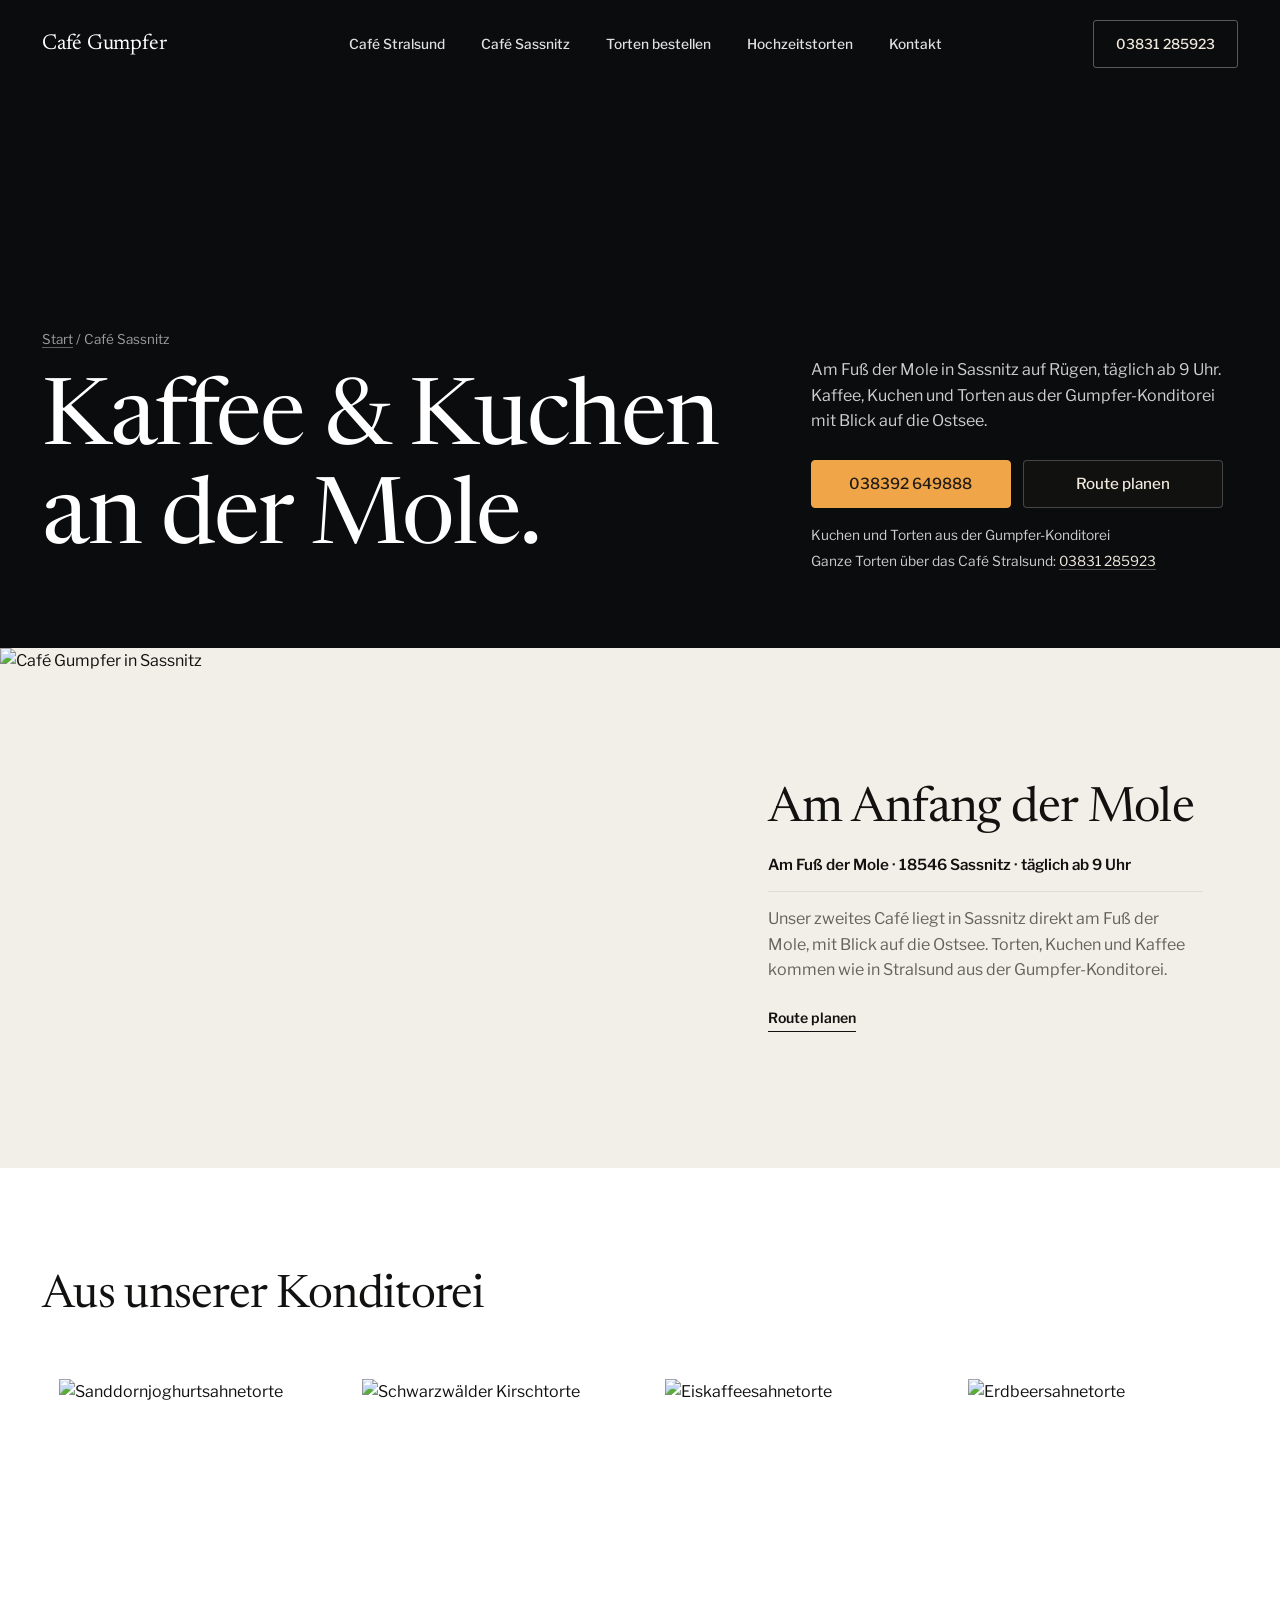
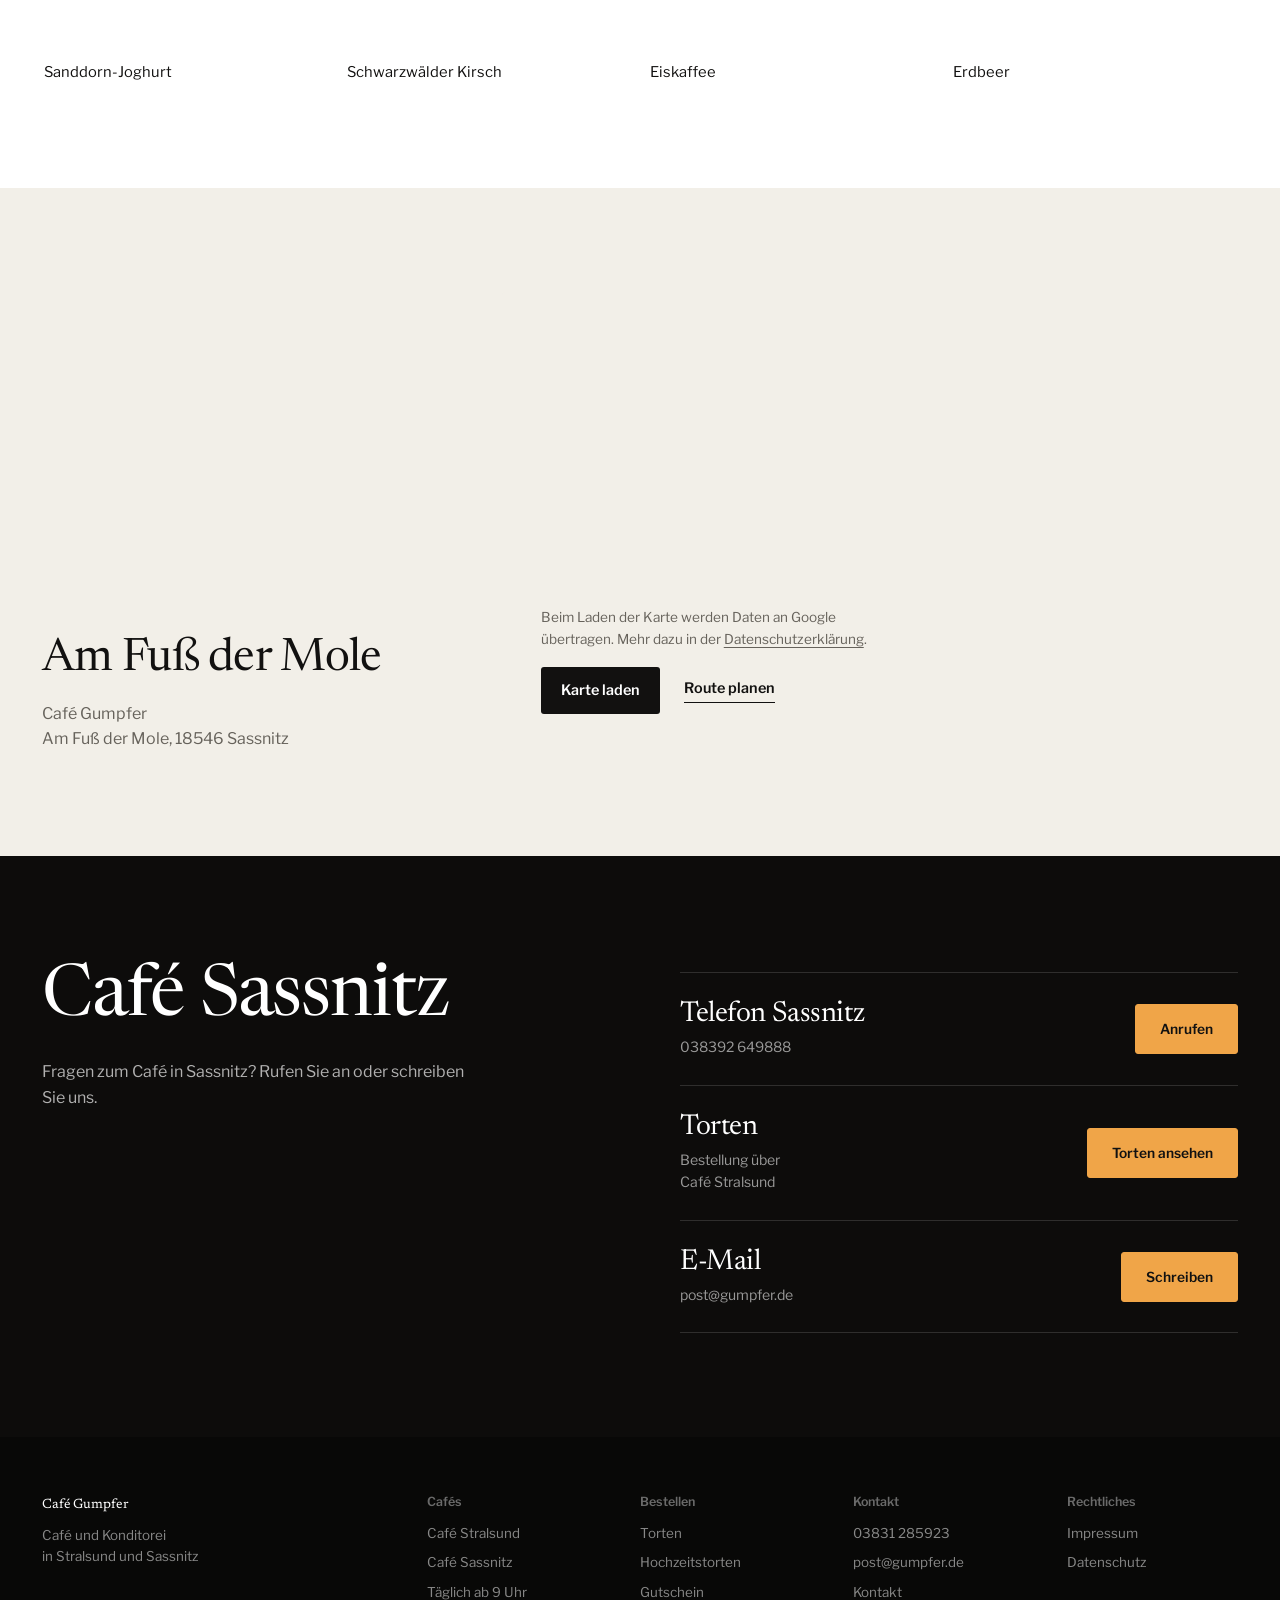
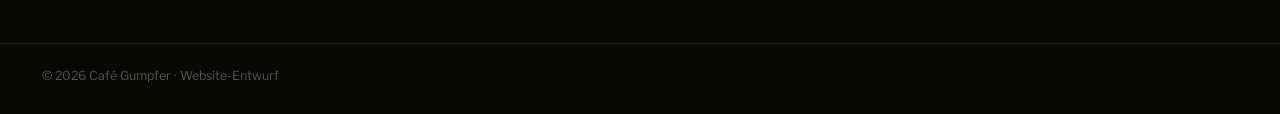
==== commit ac0e0f01: "Unterseiten auf Anfragen ausgerichtet (Landing Page Doctor) - Vertrauenszeile mit Google-Note unter " ====
--- a/cafe-sassnitz.html
+++ b/cafe-sassnitz.html
@@ -39,14 +39,14 @@
       <div class="subhero-inner">
         <div>
           <p class="crumb"><a href="index.html">Start</a> / Café Sassnitz</p>
-          <h1>Café an<br>der Mole.</h1>
+          <h1>Kaffee &amp; Kuchen<br>an der Mole.</h1>
         </div>
         <div class="subhero-side">
           <p>Am Fuß der Mole in Sassnitz auf Rügen, täglich ab 9 Uhr. Kaffee, Kuchen und Torten aus der Gumpfer-Konditorei mit Blick auf die Ostsee.</p>
           <div class="hero-actions">
             <a class="btn btn-primary" href="tel:+4938392649888">038392 649888</a>
             <a class="btn btn-ghost" href="https://www.google.com/maps/dir/?api=1&destination=Caf%C3%A9%20Gumpfer%2C%2018546%20Sassnitz" target="_blank" rel="noopener">Route planen</a>
-          </div>
+          </div><p class="hero-meta"><span>Kuchen und Torten aus der Gumpfer-Konditorei</span><span class="hero-meta-sep" aria-hidden="true">·</span><span>Ganze Torten über das Café Stralsund: <a href="tel:+493831285923">03831 285923</a></span></p>
         </div>
       </div>
     </section>
@@ -79,7 +79,7 @@
           <h2>Am Fuß der Mole</h2>
           <address class="gmap-address">Café Gumpfer<br>Am Fuß der Mole, 18546 Sassnitz</address>
         </div>
-        <div class="gmap gmap--mono" data-gmap="Café Gumpfer, Am Fuß der Mole, 18546 Sassnitz" data-zoom="16">
+        <div class="gmap" data-gmap="Café Gumpfer, Am Fuß der Mole, 18546 Sassnitz" data-zoom="16">
           <div class="gmap__consent">
             <p class="gmap__note">Beim Laden der Karte werden Daten an Google übertragen. Mehr dazu in der <a href="https://www.gumpfer.de/datenschutzbelehrung/" target="_blank" rel="noopener">Datenschutzerklärung</a>.</p>
             <div class="gmap__actions">
--- a/assets/css/styles.css
+++ b/assets/css/styles.css
@@ -441,6 +441,12 @@
 .review-item cite span{opacity:.6}
 
 /* Bilder nicht abschneiden */
+.subhero-side .hero-meta{flex-direction:column;align-items:flex-start;gap:4px;padding:0;margin-top:16px;font-size:.86rem;max-width:none}
+.subhero-side .hero-meta .hero-meta-sep{display:none}
+.subhero-side .hero-actions{padding:0;margin-left:0;margin-right:0}
+.g-quote{margin:28px 0 0;padding-left:16px;border-left:2px solid #f0a548}
+.g-quote p{font-family:var(--serif);font-size:1.35rem;line-height:1.35}
+.g-quote cite{display:block;margin-top:6px;font-style:normal;font-size:.86rem;color:var(--muted)}
 img.cutout{object-fit:contain!important;background:#fff;padding:6%}
 img.fit{object-fit:contain!important;background:var(--soft)}
 img.fit--dark{background:#1b1a18}
